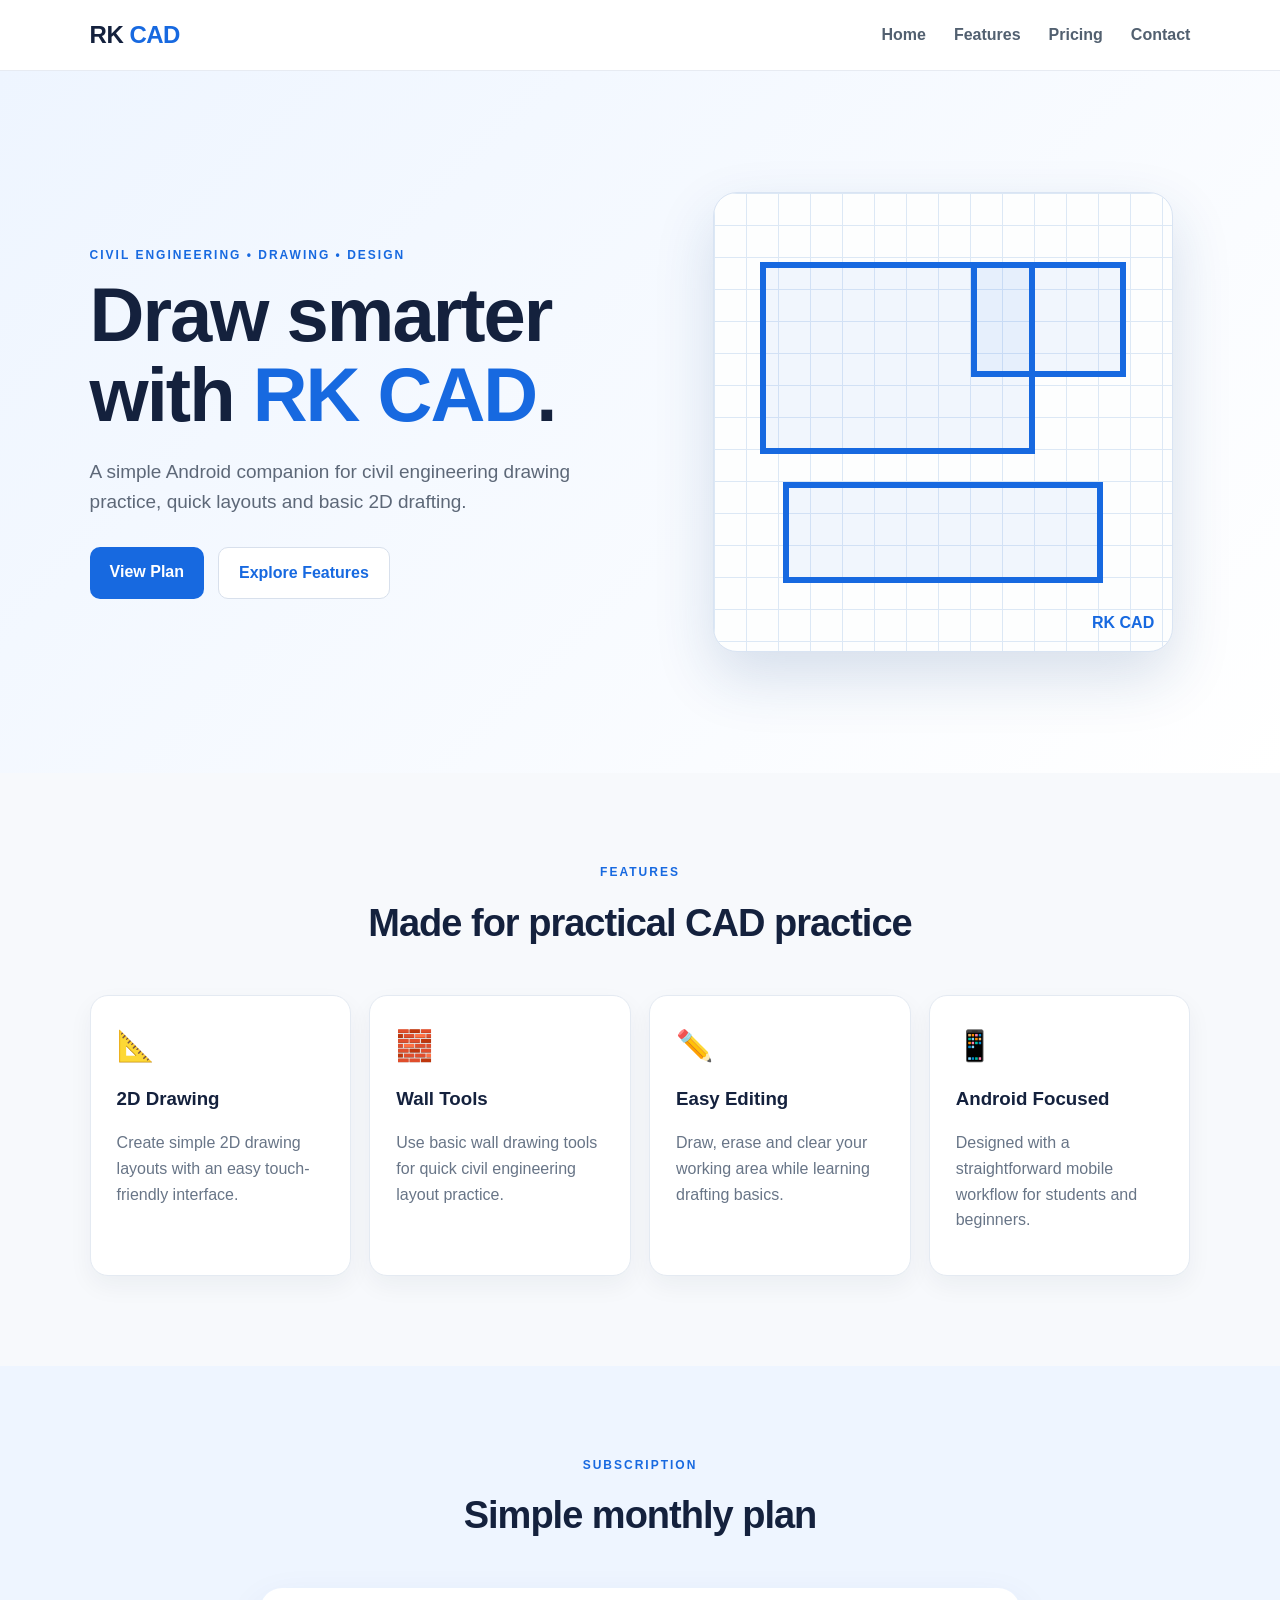
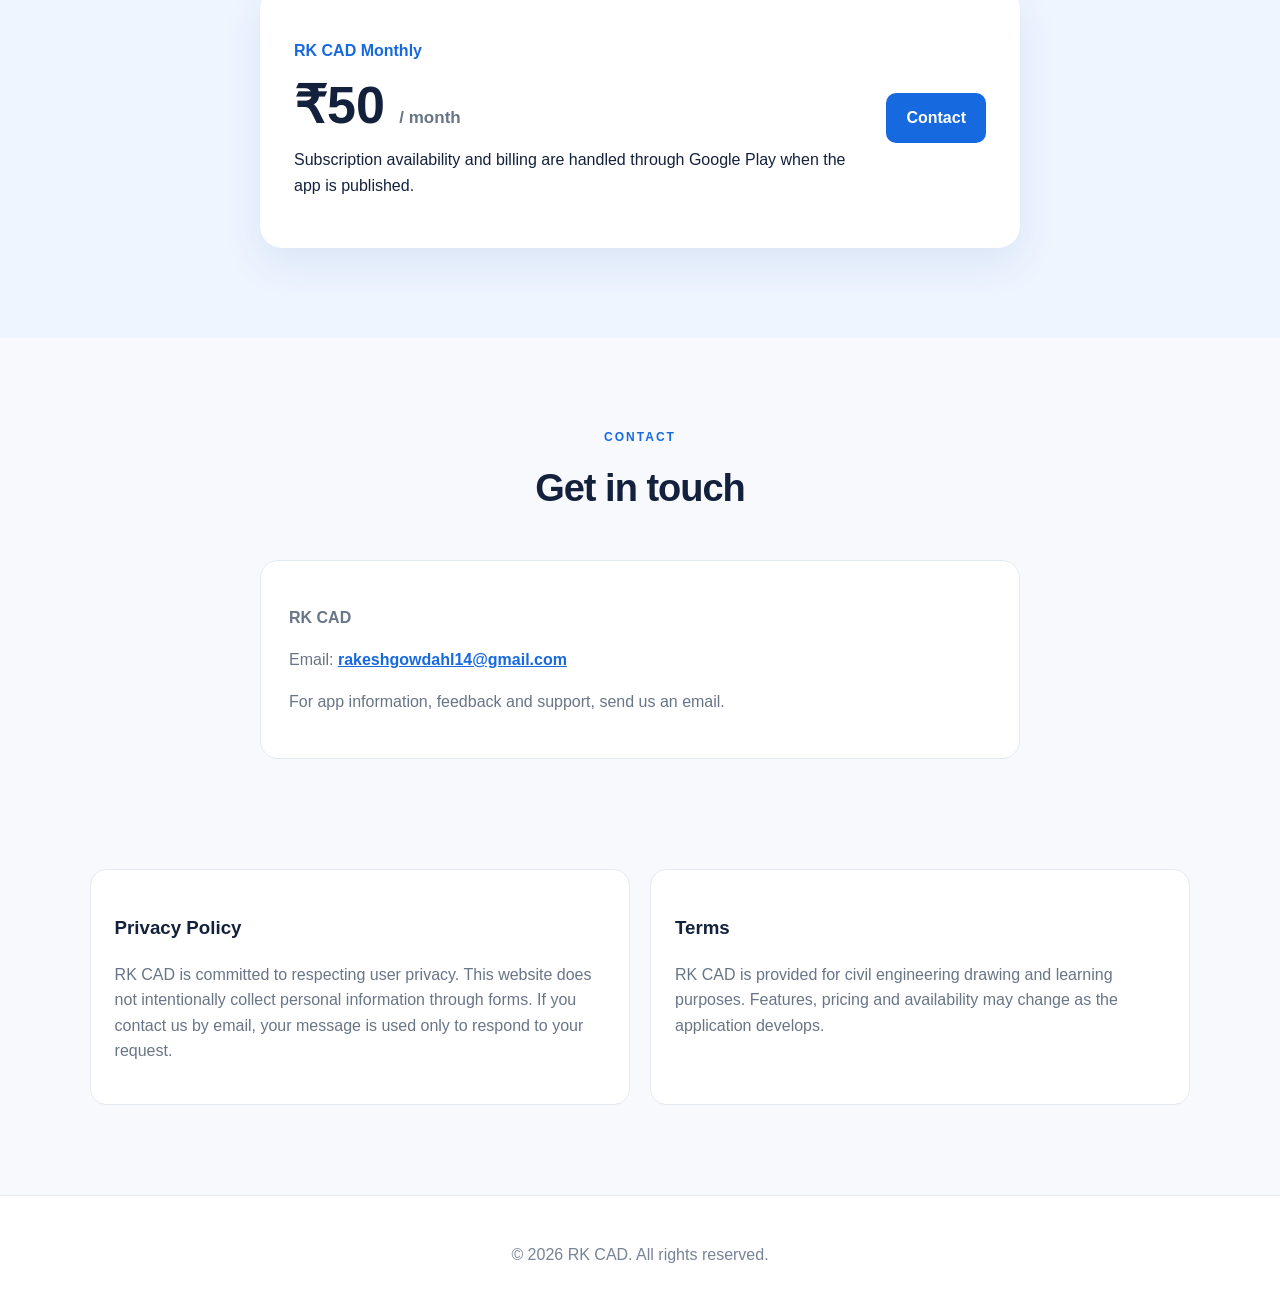
==== index.html @ 273d6b81 "Add files via upload" ====
<!DOCTYPE html>
<html lang="en">
<head>
  <meta charset="UTF-8">
  <meta name="viewport" content="width=device-width, initial-scale=1.0">
  <meta name="description" content="RK CAD - Simple civil engineering drawing and CAD companion app.">
  <title>RK CAD | Civil Drawing App</title>
  <link rel="stylesheet" href="style.css">
</head>
<body>
  <header class="navbar">
    <div class="brand">RK <span>CAD</span></div>
    <nav>
      <a href="#home">Home</a>
      <a href="#features">Features</a>
      <a href="#pricing">Pricing</a>
      <a href="#contact">Contact</a>
    </nav>
    <button class="menu-btn" aria-label="Open menu">☰</button>
  </header>

  <main>
    <section id="home" class="hero">
      <div class="hero-content">
        <p class="eyebrow">CIVIL ENGINEERING • DRAWING • DESIGN</p>
        <h1>Draw smarter with <span>RK CAD</span>.</h1>
        <p class="lead">
          A simple Android companion for civil engineering drawing practice,
          quick layouts and basic 2D drafting.
        </p>
        <div class="actions">
          <a class="btn primary" href="#pricing">View Plan</a>
          <a class="btn secondary" href="#features">Explore Features</a>
        </div>
      </div>
      <div class="hero-card">
        <div class="blueprint">
          <div class="grid"></div>
          <div class="wall wall-a"></div>
          <div class="wall wall-b"></div>
          <div class="wall wall-c"></div>
          <div class="label">RK CAD</div>
        </div>
      </div>
    </section>

    <section id="features" class="section">
      <div class="section-title">
        <p class="eyebrow">FEATURES</p>
        <h2>Made for practical CAD practice</h2>
      </div>
      <div class="cards">
        <article class="card">
          <div class="icon">📐</div>
          <h3>2D Drawing</h3>
          <p>Create simple 2D drawing layouts with an easy touch-friendly interface.</p>
        </article>
        <article class="card">
          <div class="icon">🧱</div>
          <h3>Wall Tools</h3>
          <p>Use basic wall drawing tools for quick civil engineering layout practice.</p>
        </article>
        <article class="card">
          <div class="icon">✏️</div>
          <h3>Easy Editing</h3>
          <p>Draw, erase and clear your working area while learning drafting basics.</p>
        </article>
        <article class="card">
          <div class="icon">📱</div>
          <h3>Android Focused</h3>
          <p>Designed with a straightforward mobile workflow for students and beginners.</p>
        </article>
      </div>
    </section>

    <section id="pricing" class="section pricing-section">
      <div class="section-title">
        <p class="eyebrow">SUBSCRIPTION</p>
        <h2>Simple monthly plan</h2>
      </div>
      <div class="price-card">
        <div>
          <p class="plan-name">RK CAD Monthly</p>
          <div class="price">₹50 <span>/ month</span></div>
          <p>Subscription availability and billing are handled through Google Play when the app is published.</p>
        </div>
        <a class="btn primary" href="#contact">Contact</a>
      </div>
    </section>

    <section id="contact" class="section contact">
      <div class="section-title">
        <p class="eyebrow">CONTACT</p>
        <h2>Get in touch</h2>
      </div>
      <div class="contact-box">
        <p><strong>RK CAD</strong></p>
        <p>Email: <a href="mailto:rakeshgowdahl14@gmail.com">rakeshgowdahl14@gmail.com</a></p>
        <p>For app information, feedback and support, send us an email.</p>
      </div>
    </section>

    <section class="section legal">
      <div class="legal-grid">
        <article>
          <h3>Privacy Policy</h3>
          <p>RK CAD is committed to respecting user privacy. This website does not intentionally collect personal information through forms. If you contact us by email, your message is used only to respond to your request.</p>
        </article>
        <article>
          <h3>Terms</h3>
          <p>RK CAD is provided for civil engineering drawing and learning purposes. Features, pricing and availability may change as the application develops.</p>
        </article>
      </div>
    </section>
  </main>

  <footer>
    <p>© <span id="year"></span> RK CAD. All rights reserved.</p>
  </footer>

  <script src="script.js"></script>
</body>
</html>
---- style.css ----
* { box-sizing: border-box; }
html { scroll-behavior: smooth; }
body {
  margin: 0;
  font-family: Inter, Arial, sans-serif;
  color: #14213d;
  background: #f7f9fc;
  line-height: 1.6;
}
a { color: inherit; }
.navbar {
  position: sticky; top: 0; z-index: 10;
  display: flex; align-items: center; justify-content: space-between;
  padding: 16px 7%;
  background: rgba(255,255,255,.94);
  border-bottom: 1px solid #e7ebf2;
  backdrop-filter: blur(10px);
}
.brand { font-size: 24px; font-weight: 800; letter-spacing: -.5px; }
.brand span, .hero h1 span { color: #1769e0; }
.navbar nav { display: flex; gap: 28px; }
.navbar nav a { text-decoration: none; font-weight: 600; color: #526070; }
.navbar nav a:hover { color: #1769e0; }
.menu-btn { display:none; border:0; background:transparent; font-size:24px; }

.hero {
  min-height: 78vh;
  display: grid; grid-template-columns: 1.05fr .95fr;
  gap: 60px; align-items: center;
  padding: 80px 7%;
  background: linear-gradient(135deg,#eef5ff,#ffffff);
}
.eyebrow { color:#1769e0; font-size:12px; font-weight:800; letter-spacing:2px; margin:0 0 10px; }
.hero h1 { font-size: clamp(42px,6vw,76px); line-height:1.05; margin:0 0 22px; letter-spacing:-2px; }
.lead { max-width:650px; font-size:19px; color:#5d6878; }
.actions { display:flex; gap:14px; margin-top:30px; flex-wrap:wrap; }
.btn { display:inline-block; padding:12px 20px; border-radius:10px; text-decoration:none; font-weight:800; }
.primary { background:#1769e0; color:white; }
.primary:hover { background:#0e55bd; }
.secondary { background:white; border:1px solid #d8e0ec; color:#1769e0; }

.hero-card { display:flex; justify-content:center; }
.blueprint {
  width:min(460px,90vw); aspect-ratio:1/1;
  position:relative; overflow:hidden; border-radius:24px;
  background:#fdfefe; border:1px solid #d9e4f3;
  box-shadow:0 25px 60px rgba(27,70,130,.16);
}
.grid {
  position:absolute; inset:0;
  background-image: linear-gradient(#dce8f5 1px, transparent 1px),
                    linear-gradient(90deg,#dce8f5 1px, transparent 1px);
  background-size:32px 32px;
}
.wall { position:absolute; border:6px solid #1769e0; background:rgba(23,105,224,.05); }
.wall-a { width:60%; height:42%; left:10%; top:15%; }
.wall-b { width:34%; height:25%; right:10%; top:15%; }
.wall-c { width:70%; height:22%; left:15%; bottom:15%; }
.label { position:absolute; right:18px; bottom:16px; font-weight:900; color:#1769e0; }

.section { padding:90px 7%; }
.section-title { text-align:center; margin-bottom:42px; }
.section-title h2 { margin:0; font-size:38px; letter-spacing:-1px; }
.cards { display:grid; grid-template-columns:repeat(4,1fr); gap:18px; }
.card {
  background:white; border:1px solid #e4eaf2; border-radius:18px;
  padding:26px; box-shadow:0 10px 25px rgba(20,33,61,.05);
}
.icon { font-size:30px; }
.card h3 { margin:14px 0 8px; }
.card p, .legal p, .contact-box p { color:#687587; }

.pricing-section { background:#eef5ff; }
.price-card {
  max-width:760px; margin:auto; background:white; border-radius:22px;
  padding:34px; display:flex; align-items:center; justify-content:space-between;
  gap:30px; box-shadow:0 16px 40px rgba(20,70,140,.09);
}
.plan-name { font-weight:800; color:#1769e0; }
.price { font-size:52px; font-weight:900; line-height:1; }
.price span { font-size:17px; font-weight:600; color:#687587; }

.contact-box {
  max-width:760px; margin:auto; padding:28px; background:white;
  border:1px solid #e4eaf2; border-radius:18px;
}
.contact-box a { color:#1769e0; font-weight:700; }

.legal { padding-top:20px; }
.legal-grid { display:grid; grid-template-columns:1fr 1fr; gap:20px; }
.legal-grid article { background:white; padding:24px; border-radius:16px; border:1px solid #e4eaf2; }
footer { text-align:center; padding:30px 7%; color:#778397; border-top:1px solid #e7ebf2; background:white; }

@media (max-width: 850px) {
  .navbar nav { display:none; }
  .menu-btn { display:block; }
  .hero { grid-template-columns:1fr; padding-top:55px; }
  .cards { grid-template-columns:1fr 1fr; }
}
@media (max-width: 560px) {
  .hero h1 { font-size:44px; }
  .section { padding:65px 5%; }
  .cards, .legal-grid { grid-template-columns:1fr; }
  .price-card { flex-direction:column; align-items:flex-start; }
}
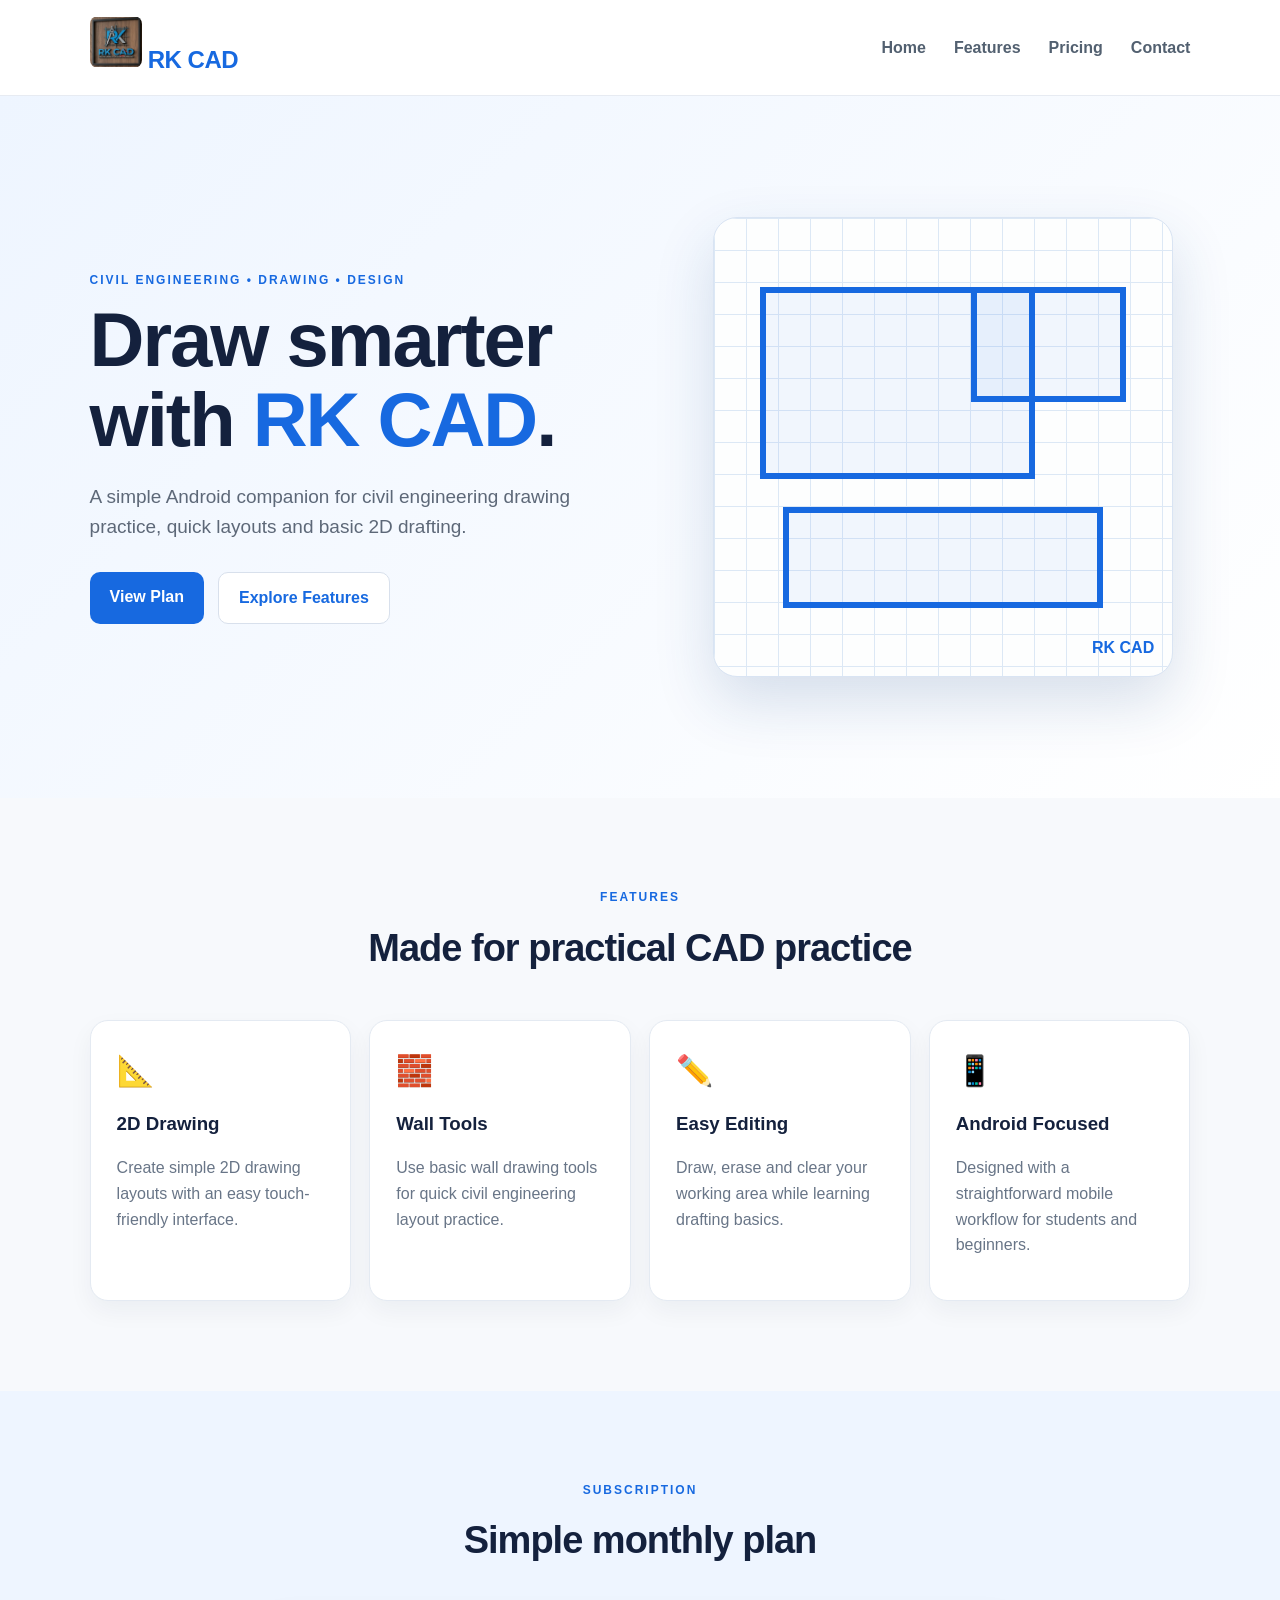
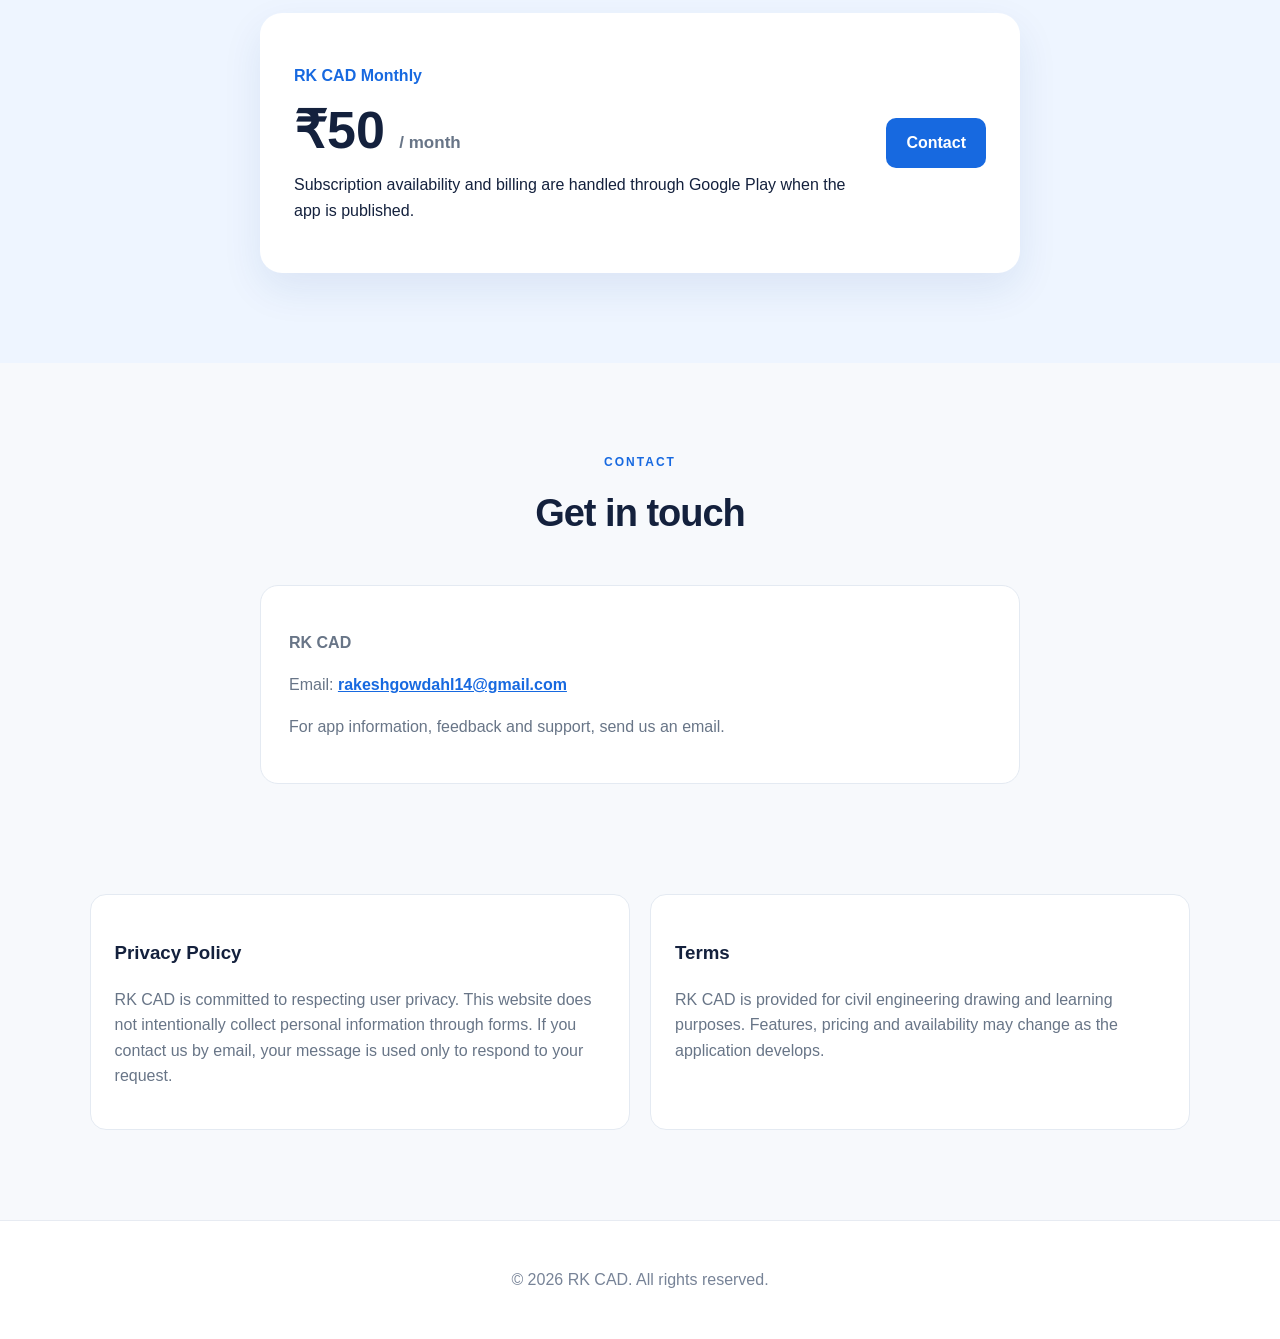
==== commit d5c86906: "Add logo image to brand section in index.html Updated brand section to include logo image." ====
--- a/index.html
+++ b/index.html
@@ -9,7 +9,10 @@
 </head>
 <body>
   <header class="navbar">
-    <div class="brand">RK <span>CAD</span></div>
+    <div class="brand">
+  <img src="rk-cad-logo.jpg" alt="RK CAD Logo" style="height:52px;width:52px;object-fit:contain;border-radius:8px;">
+  <span>RK CAD</span>
+    </div>
     <nav>
       <a href="#home">Home</a>
       <a href="#features">Features</a>
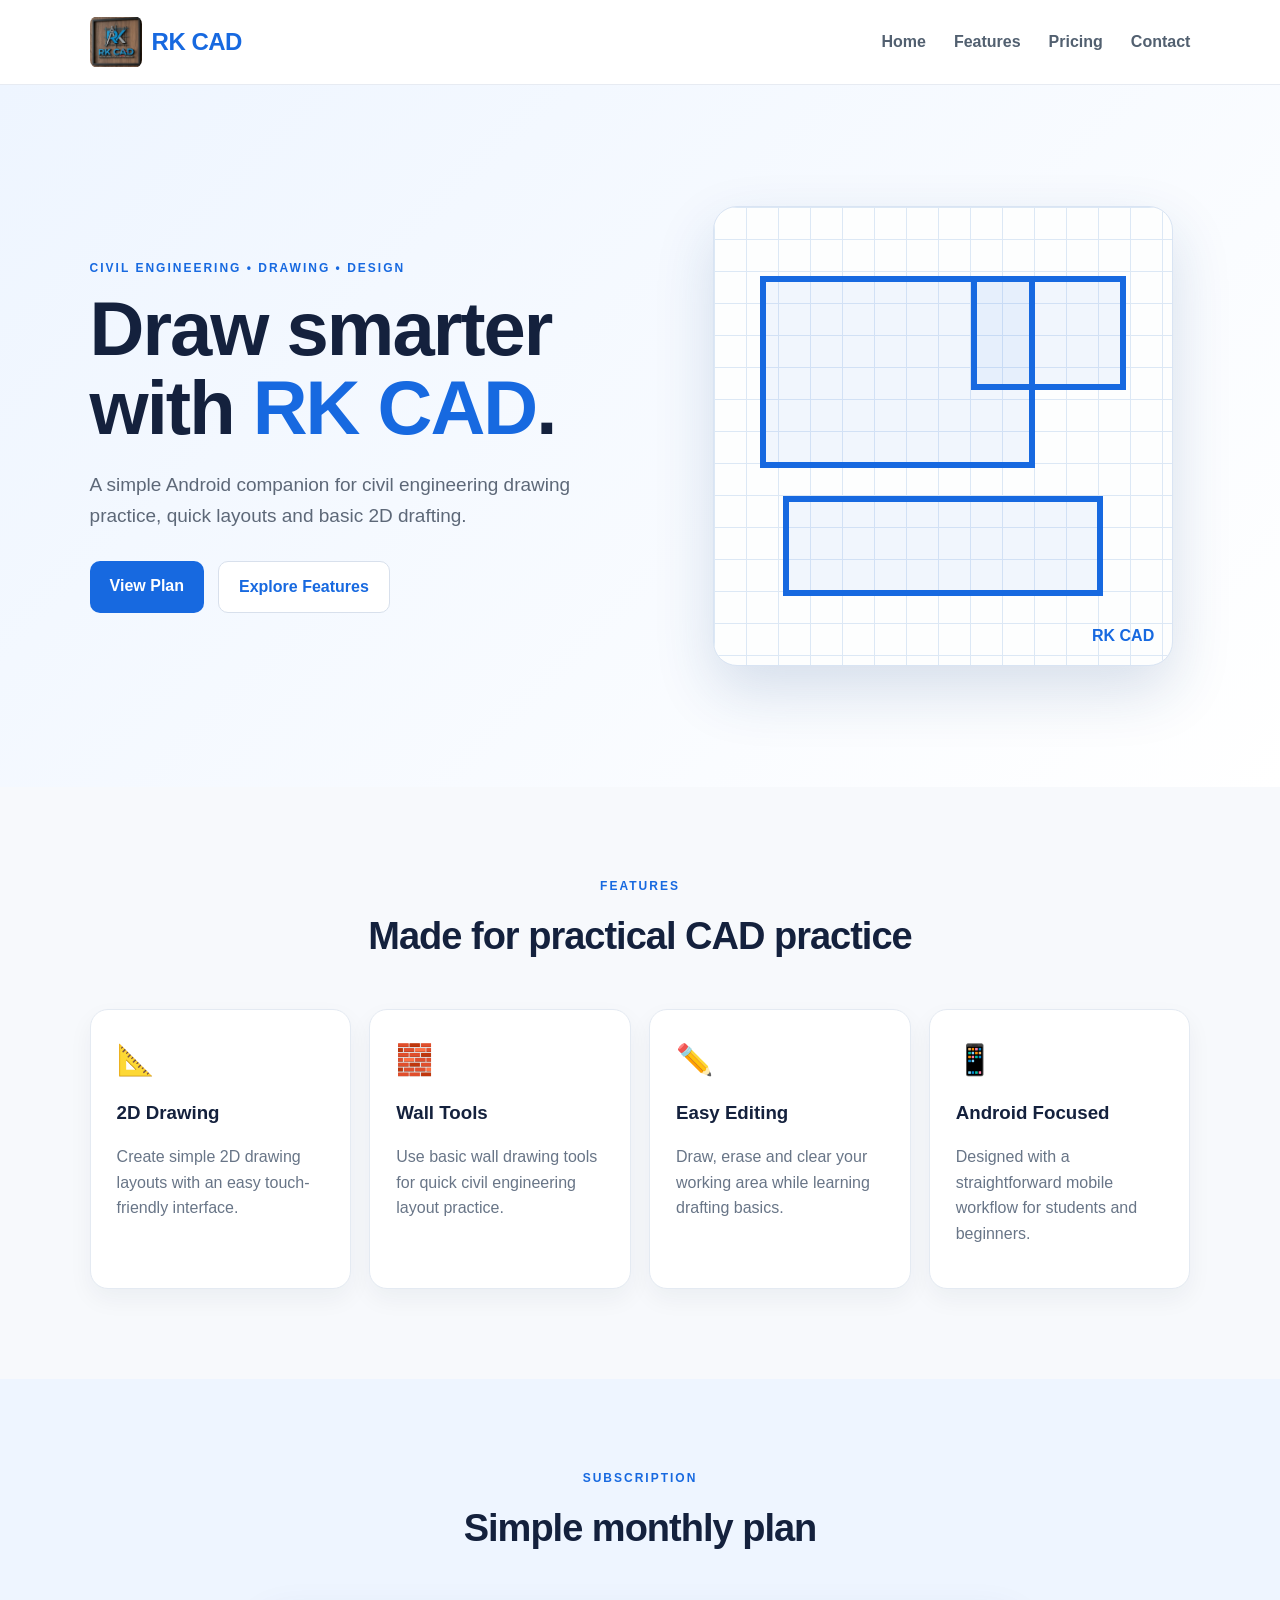
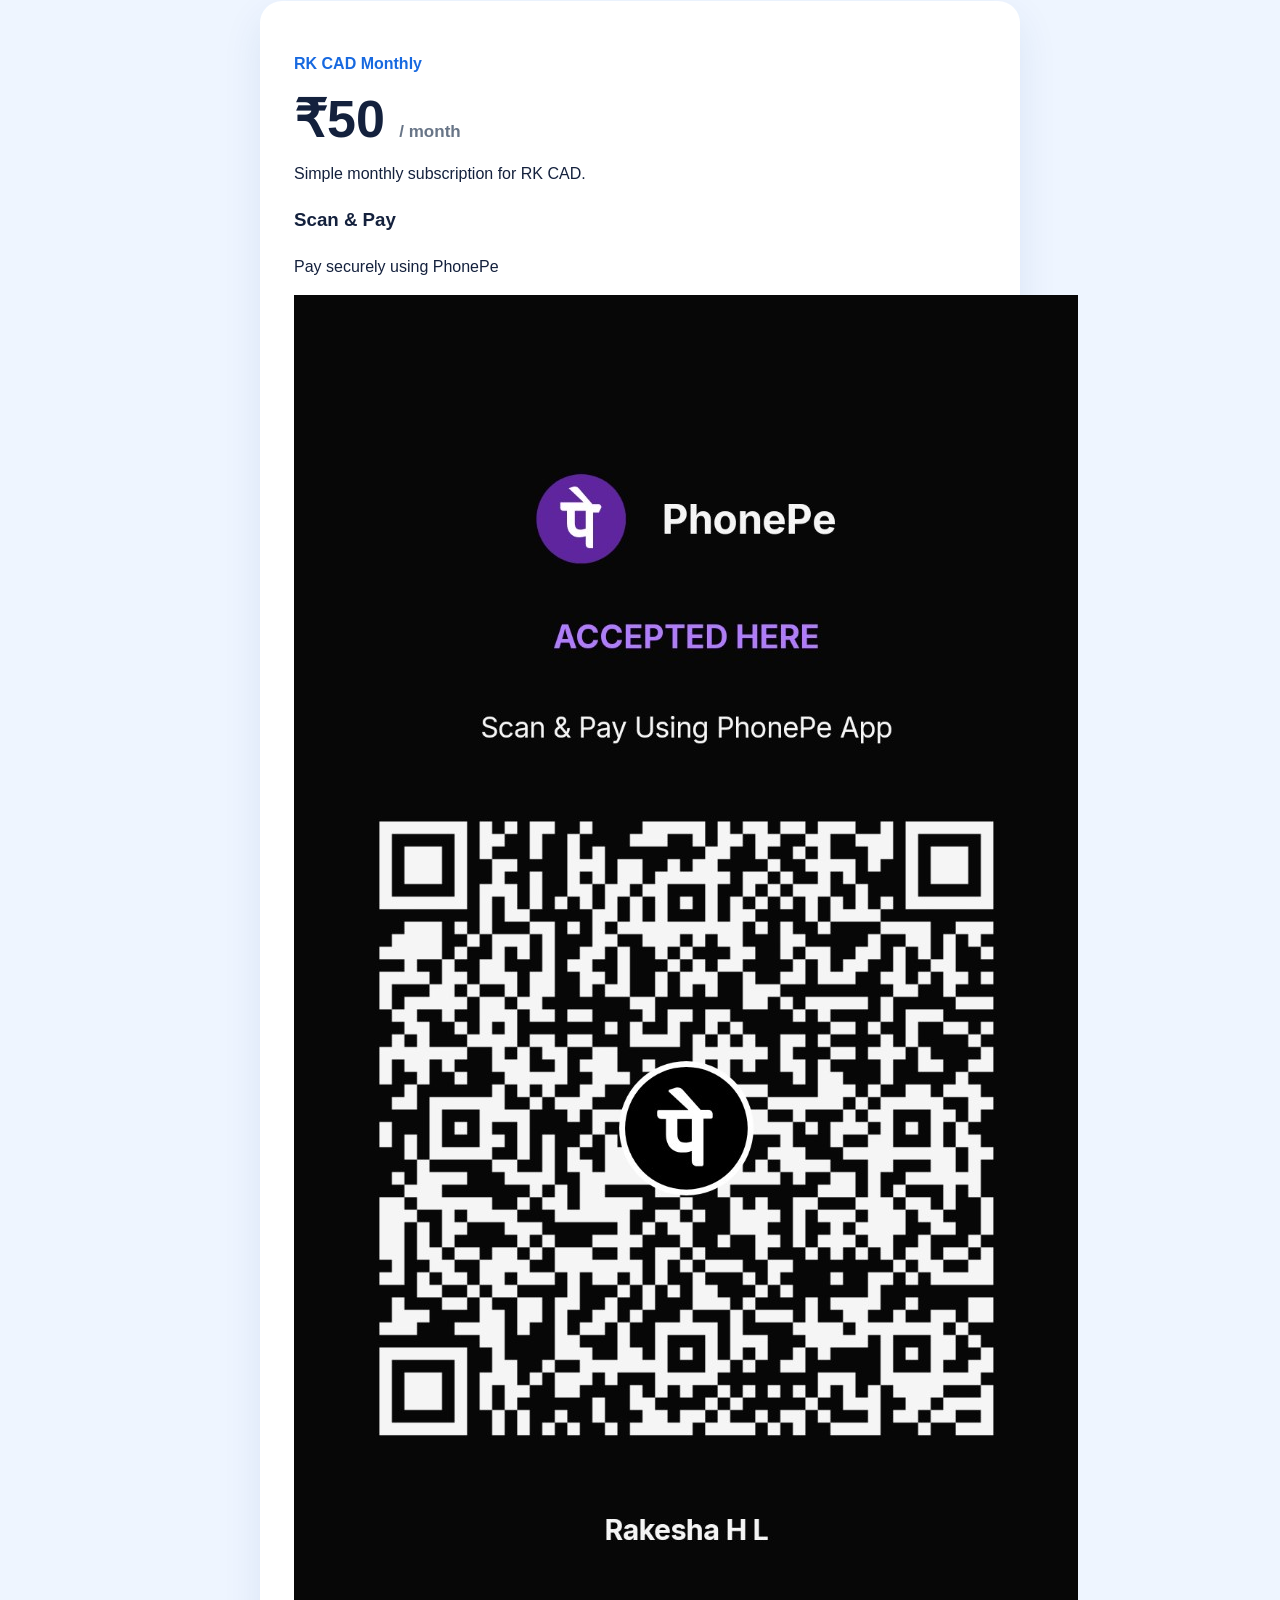
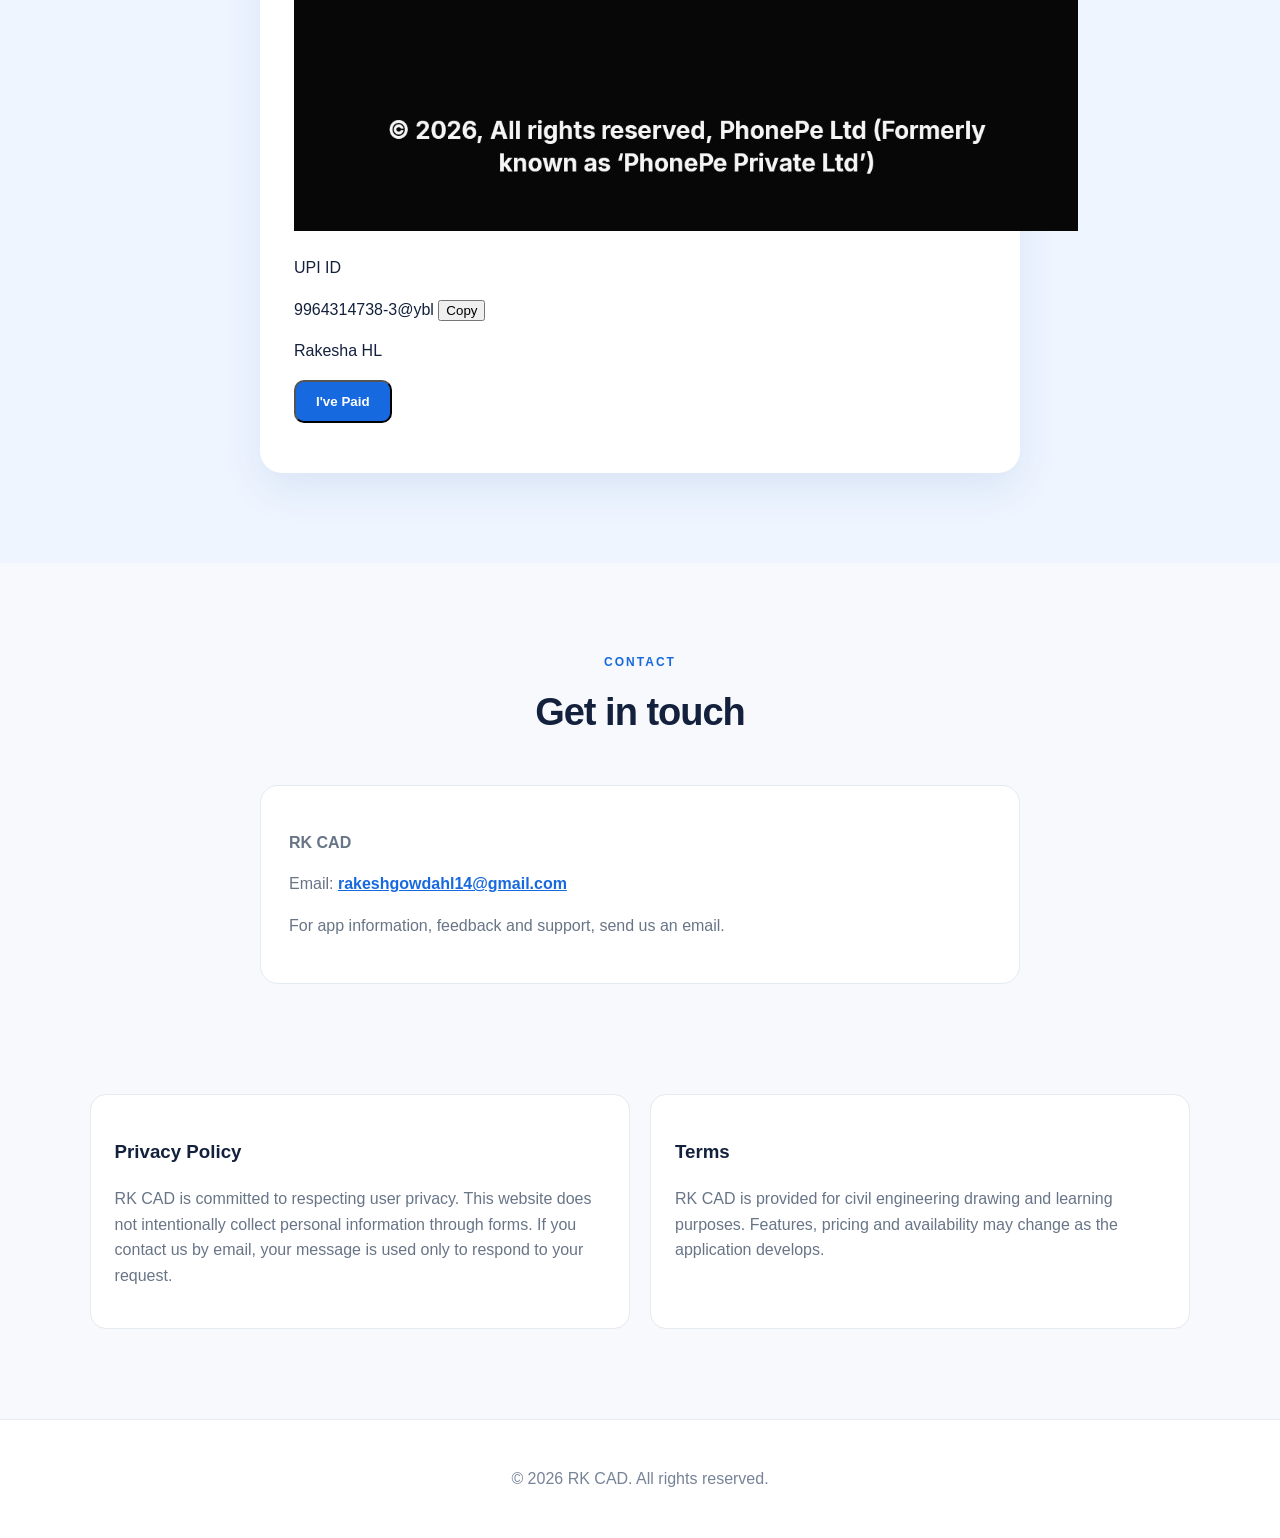
==== commit f13a5678: "Update index.html" ====
--- a/index.html
+++ b/index.html
@@ -81,14 +81,39 @@
         <p class="eyebrow">SUBSCRIPTION</p>
         <h2>Simple monthly plan</h2>
       </div>
-      <div class="price-card">
-        <div>
-          <p class="plan-name">RK CAD Monthly</p>
-          <div class="price">₹50 <span>/ month</span></div>
-          <p>Subscription availability and billing are handled through Google Play when the app is published.</p>
-        </div>
-        <a class="btn primary" href="#contact">Contact</a>
+<div class="price-card">
+  <div>
+    <p class="plan-name">RK CAD Monthly</p>
+    <div class="price">₹50 <span>/ month</span></div>
+    <p>Simple monthly subscription for RK CAD.</p>
+
+    <div class="payment-box">
+      <h3>Scan & Pay</h3>
+      <p>Pay securely using PhonePe</p>
+
+      <img
+        src="phonepe-qr.png"
+        alt="RK CAD PhonePe QR Code"
+        class="upi-qr"
+      >
+
+      <p class="upi-label">UPI ID</p>
+
+      <div class="upi-row">
+        <span id="upiId">9964314738-3@ybl</span>
+        <button type="button" onclick="copyUPI()">Copy</button>
       </div>
+
+      <p class="payment-name">Rakesha HL</p>
+
+      <button type="button" class="btn primary" onclick="paymentDone()">
+        I've Paid
+      </button>
+
+      <p id="paymentMessage" class="payment-message"></p>
+    </div>
+  </div>
+</div>
     </section>
 
     <section id="contact" class="section contact">
--- a/style.css
+++ b/style.css
@@ -16,7 +16,21 @@
   border-bottom: 1px solid #e7ebf2;
   backdrop-filter: blur(10px);
 }
-.brand { font-size: 24px; font-weight: 800; letter-spacing: -.5px; }
+.brand {
+  display: flex;
+  align-items: center;
+  gap: 10px;
+  font-size: 24px;
+  font-weight: 800;
+  letter-spacing: -.5px;
+}
+
+.brand img {
+  width: 52px;
+  height: 52px;
+  object-fit: contain;
+  border-radius: 8px;
+}
 .brand span, .hero h1 span { color: #1769e0; }
 .navbar nav { display: flex; gap: 28px; }
 .navbar nav a { text-decoration: none; font-weight: 600; color: #526070; }
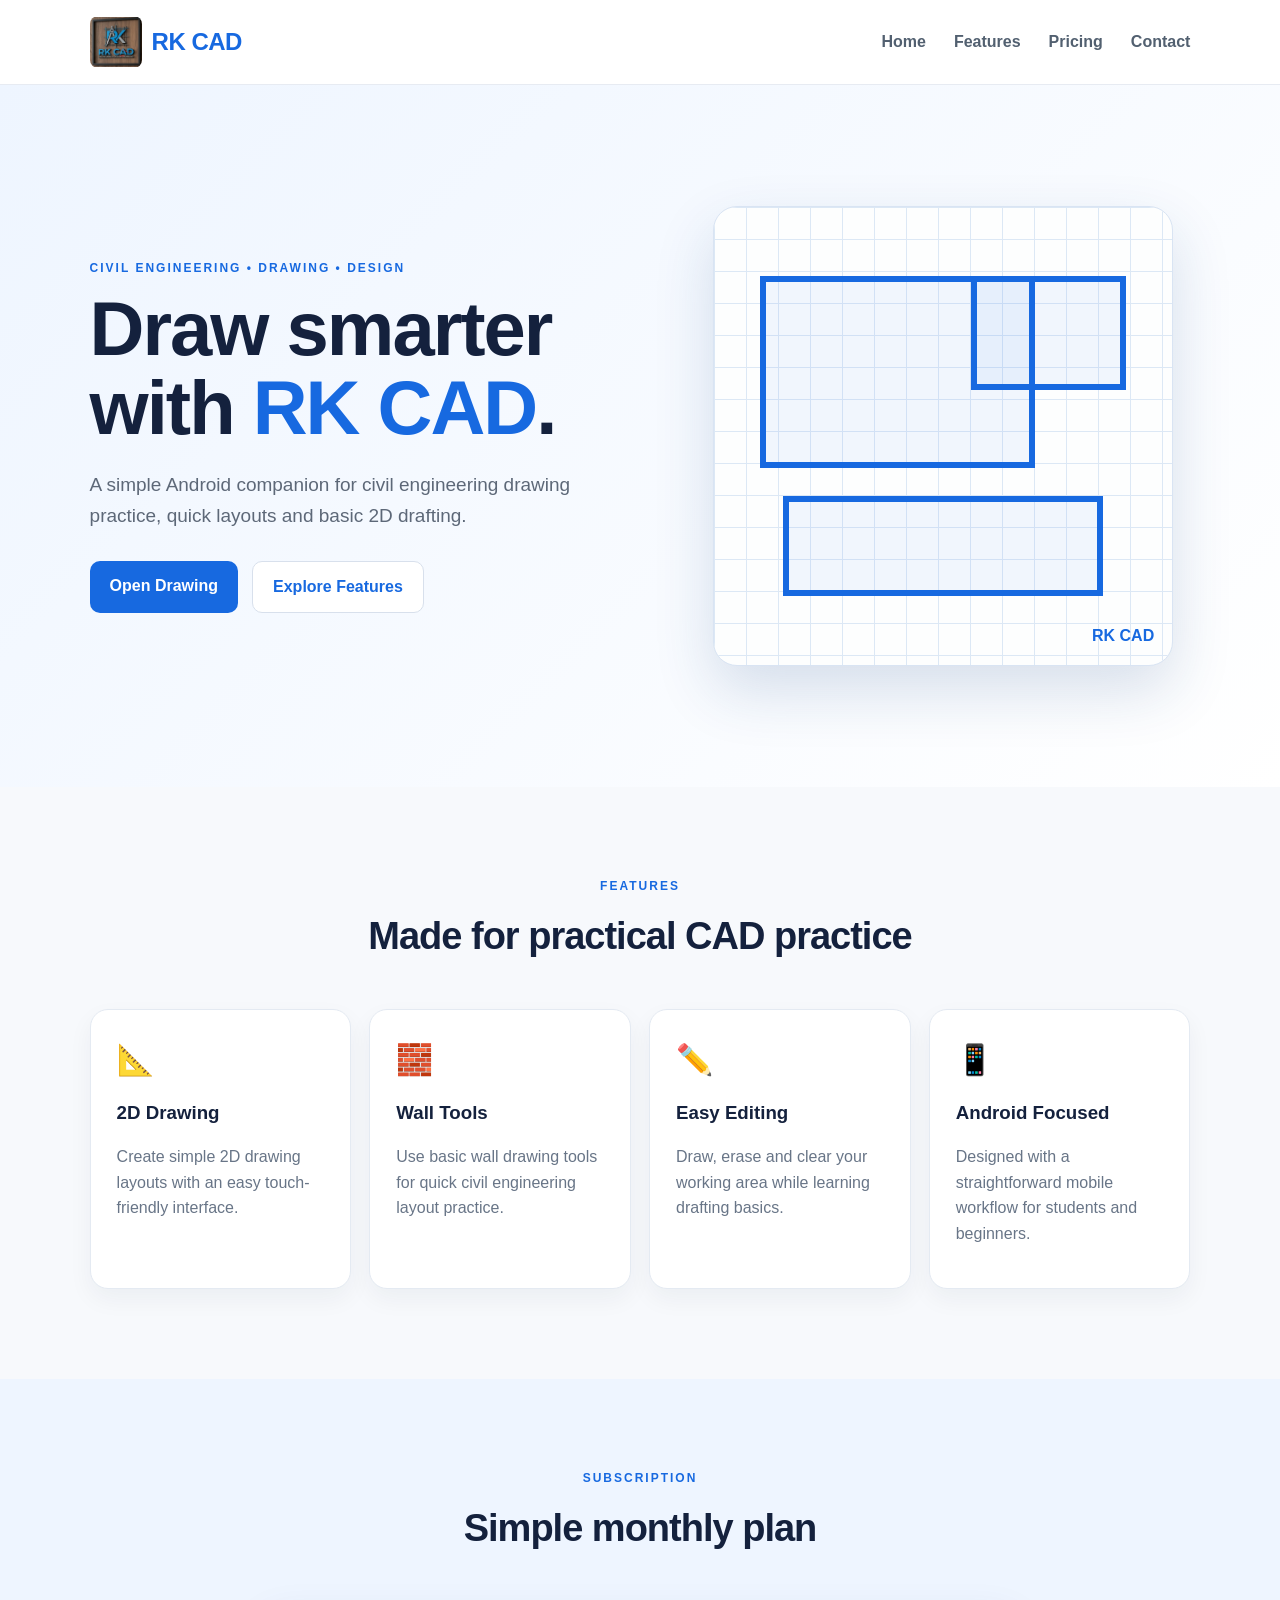
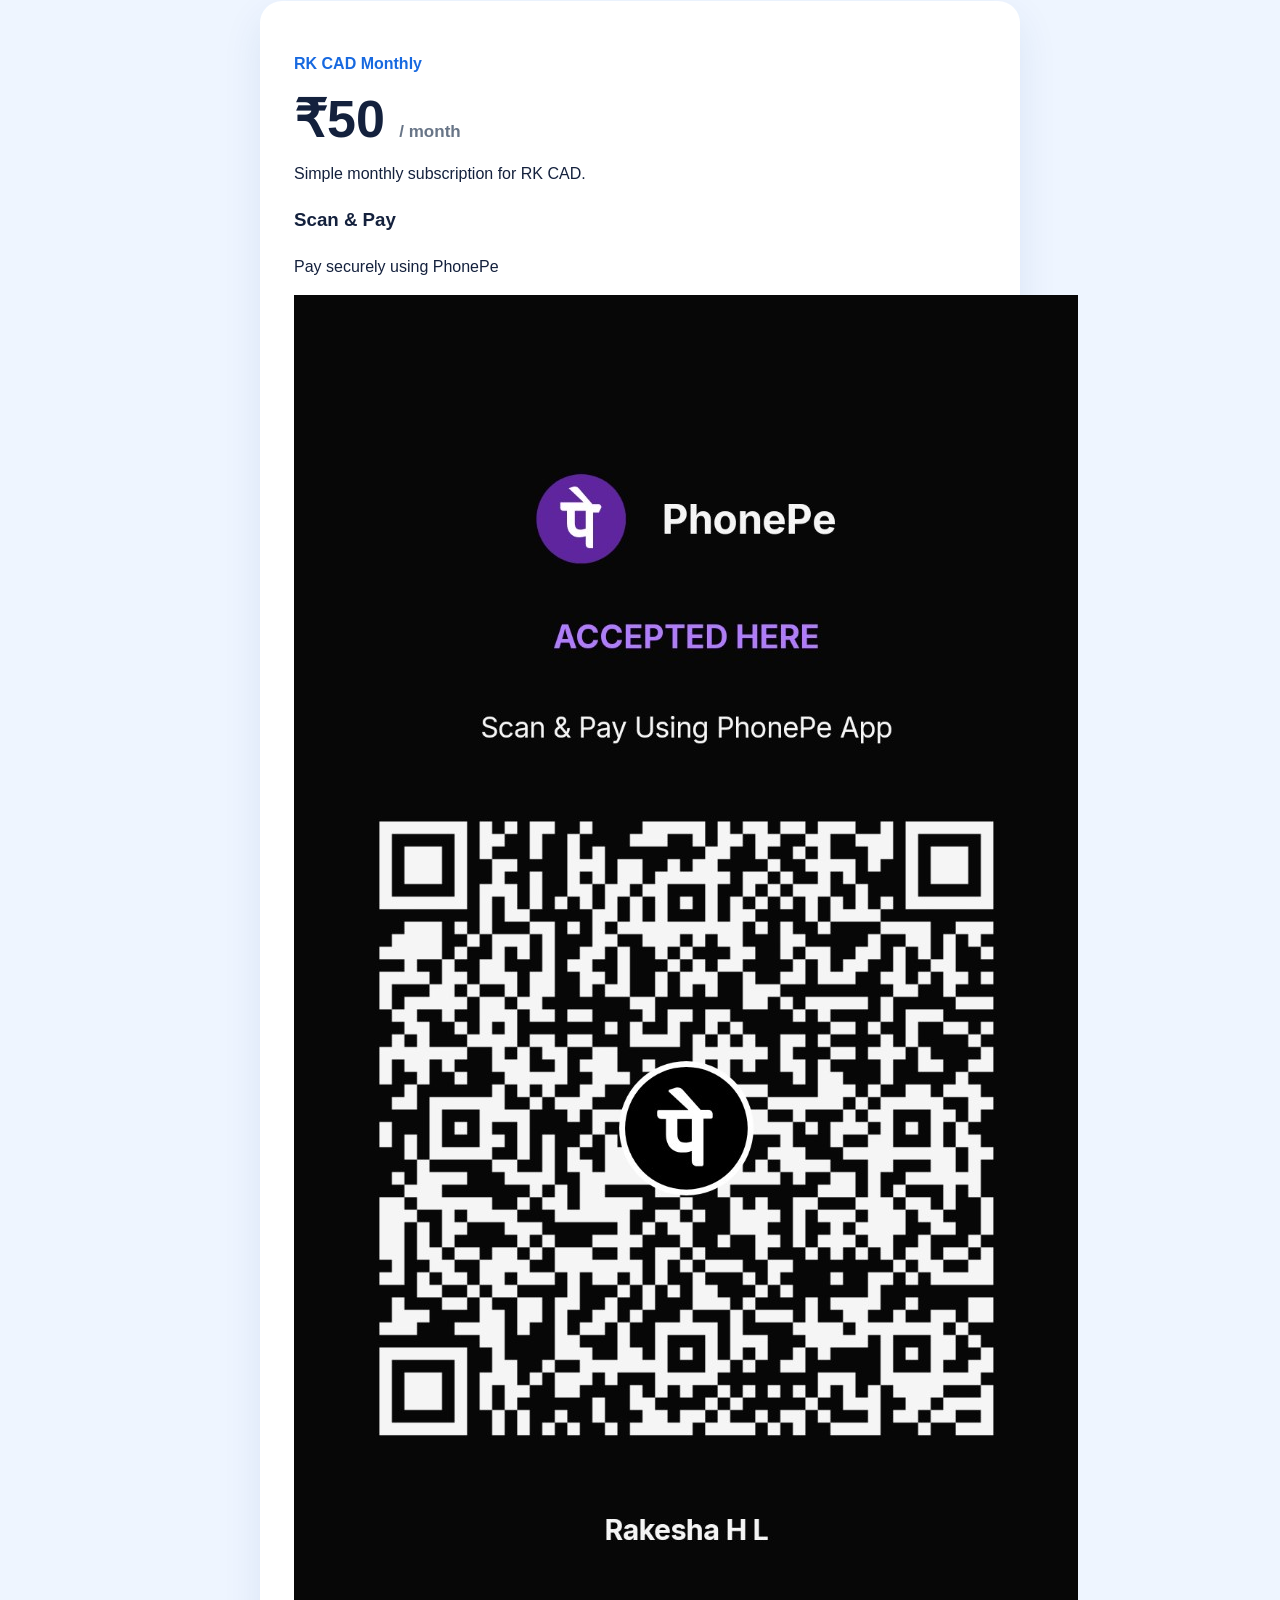
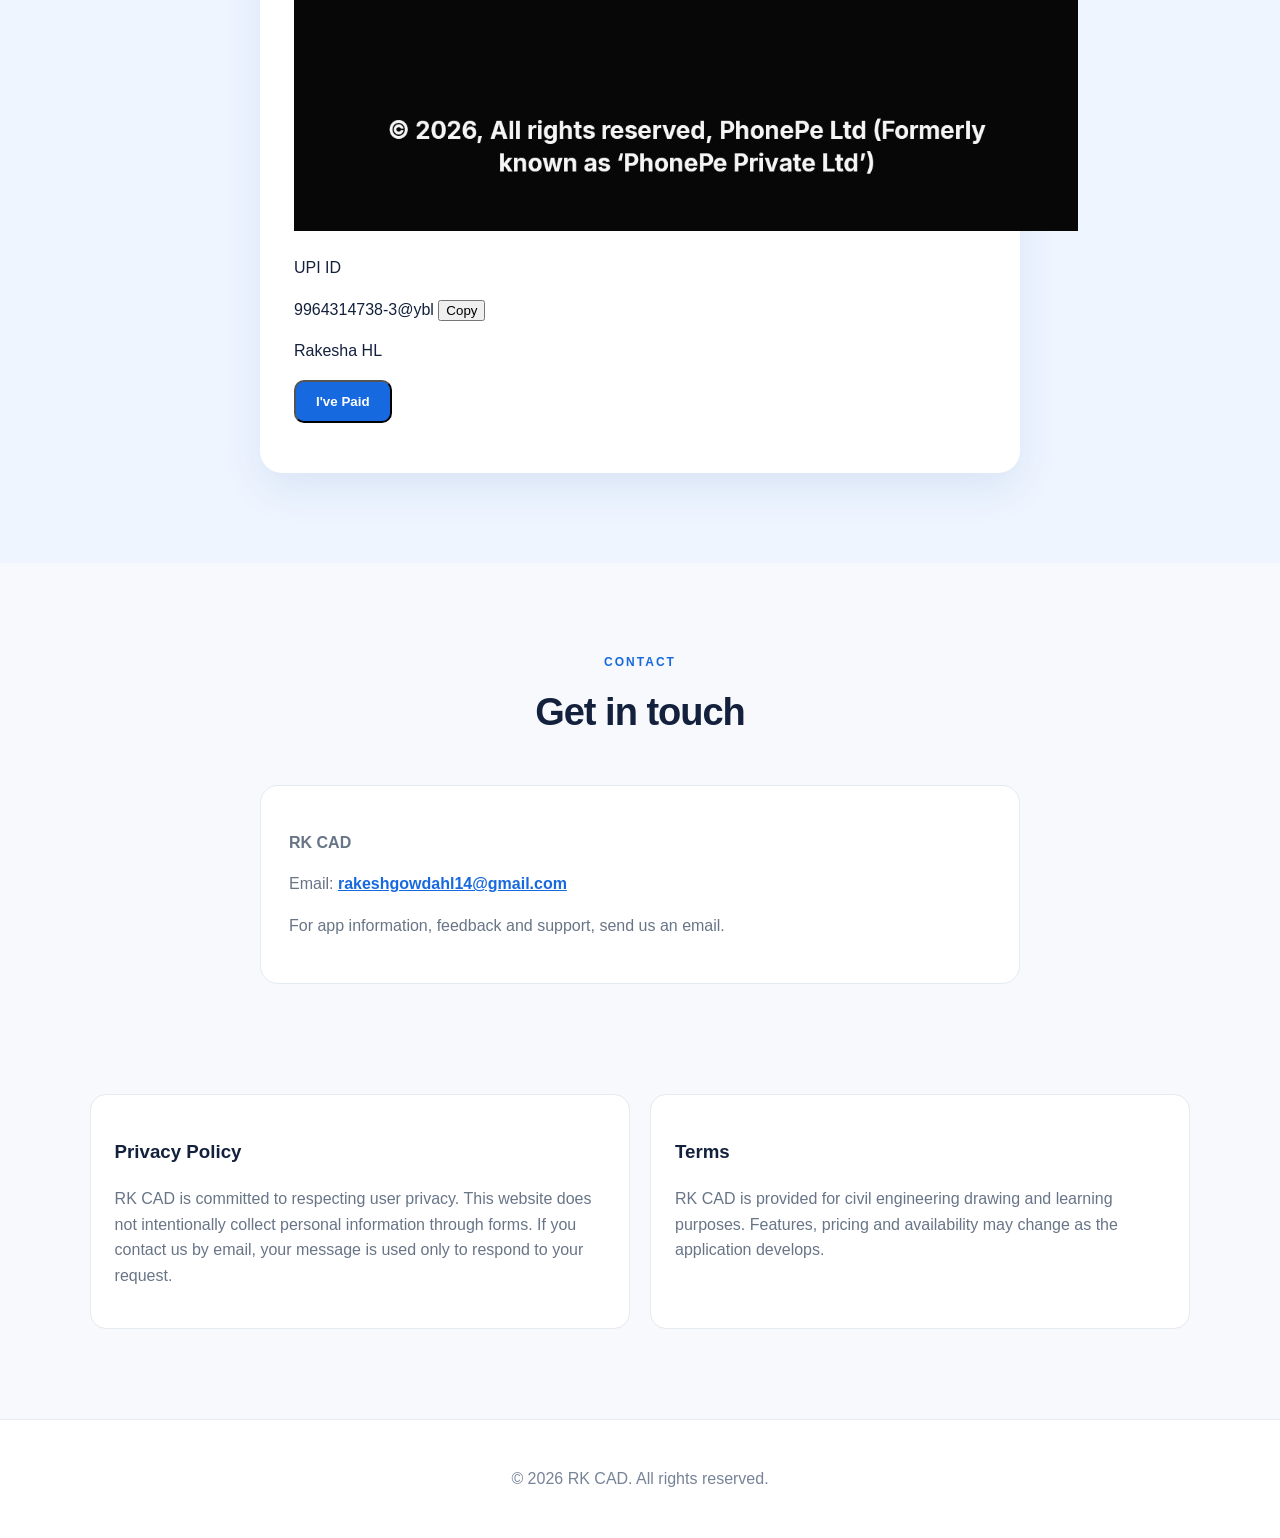
==== commit 2a66b6ef: "Change button link to open drawing page" ====
--- a/index.html
+++ b/index.html
@@ -5,7 +5,14 @@
   <meta name="viewport" content="width=device-width, initial-scale=1.0">
   <meta name="description" content="RK CAD - Simple civil engineering drawing and CAD companion app.">
   <title>RK CAD | Civil Drawing App</title>
-  <link rel="stylesheet" href="style.css">
+  <link rel="stylesheet" href="style.css"> 
+  <link rel="manifest" href="manifest.json">
+<meta name="theme-color" content="#1e90ff">
+<script>
+if ('serviceWorker' in navigator) {
+  navigator.serviceWorker.register('sw.js');
+}
+</script>
 </head>
 <body>
   <header class="navbar">
@@ -32,7 +39,7 @@
           quick layouts and basic 2D drafting.
         </p>
         <div class="actions">
-          <a class="btn primary" href="#pricing">View Plan</a>
+          <a class="btn primary" href="drawing.html">Open Drawing</a>
           <a class="btn secondary" href="#features">Explore Features</a>
         </div>
       </div>
